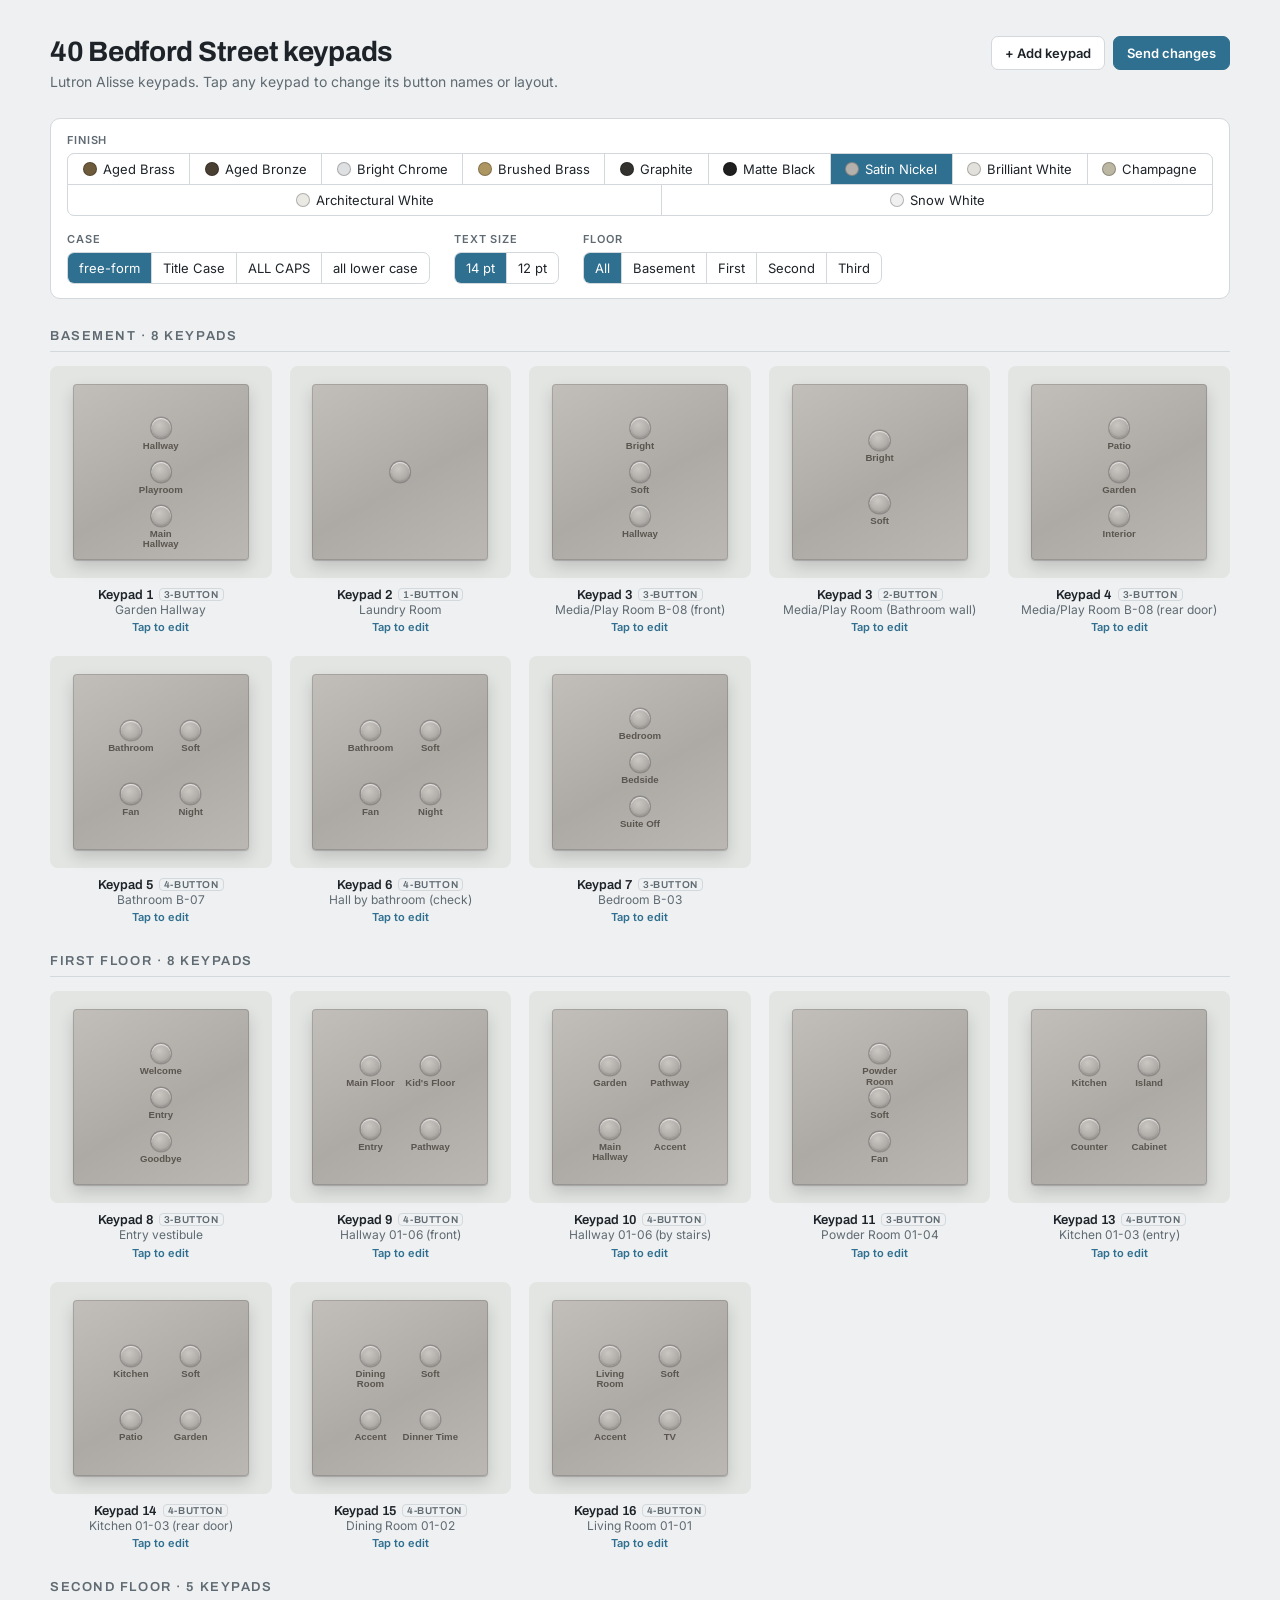
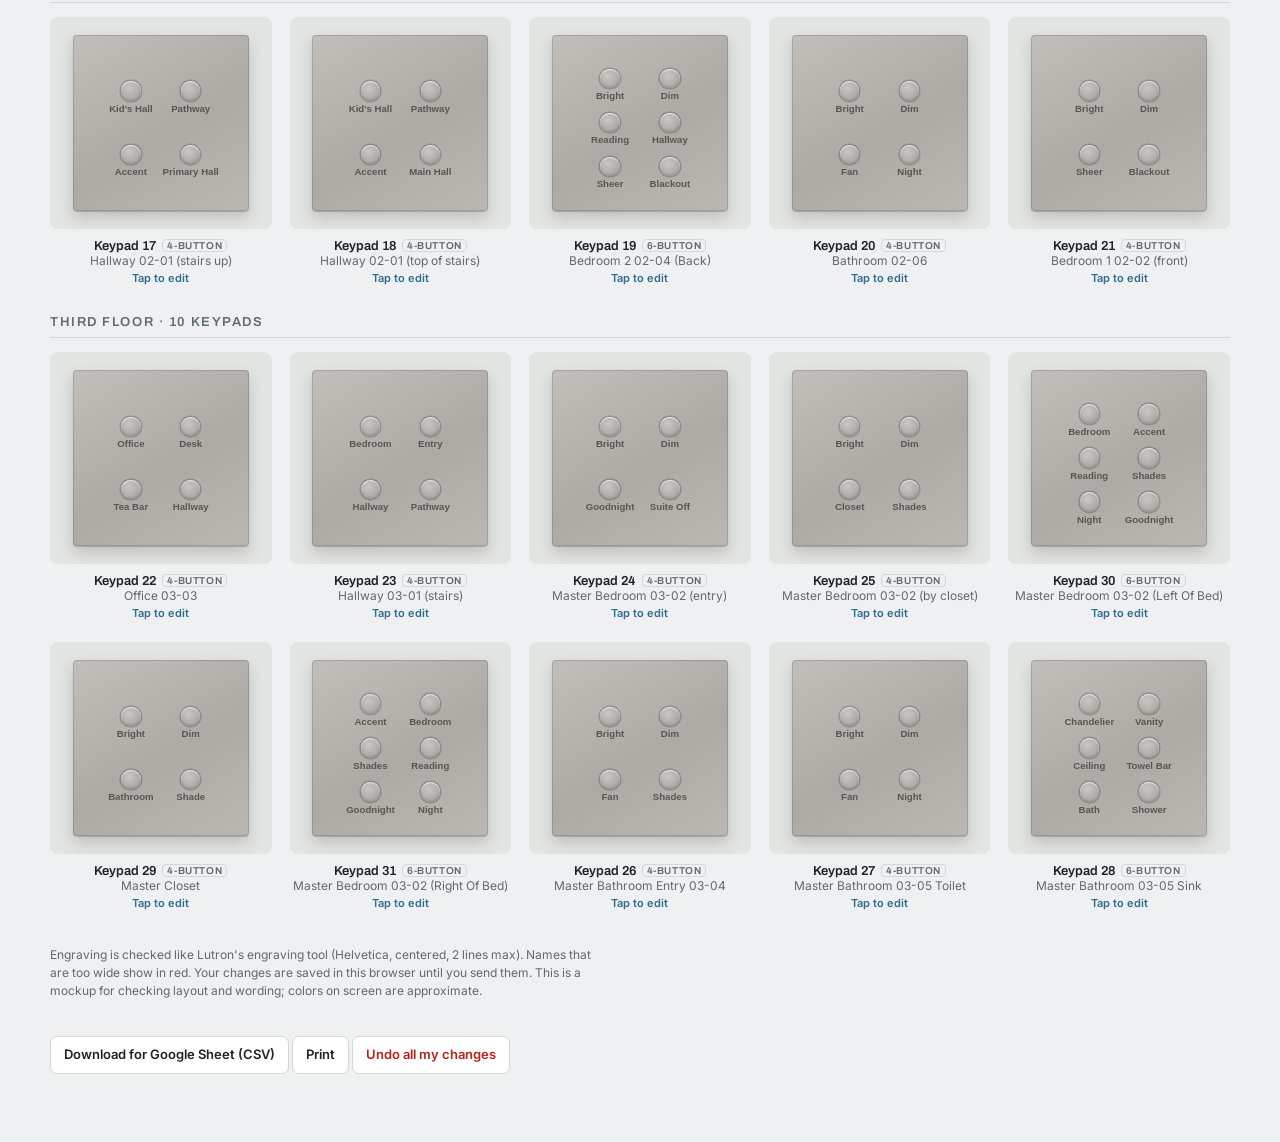
==== 40-bedford.html @ 6cbebd52 "Keypad mockup site for keypads.audio1975.com 40 Bedford Street editable Alisse keypad page, custom d" ====
<!doctype html>
<html lang="en">
<head>
<meta charset="utf-8">
<meta name="viewport" content="width=device-width, initial-scale=1">
<meta name="robots" content="noindex">
<link rel="icon" href="icons/icon-192.png">
<title>40 Bedford Street keypads</title>
<link rel="stylesheet" href="https://fonts.googleapis.com/css2?family=Archivo:wght@400;500;600;700&family=Inter:wght@400;500;600&display=swap">
<style>
/* Layout: a wall of faceplates grouped by floor, one control bar on top */
:root{
  --bg:#eef0f1; --surface:#ffffff; --fg:#1d2328; --muted:#5f6a72; --line:#d3d8dc; --accent:#2f6f8f;
  --wall:#e3e5e3;
  --display:"Archivo","Helvetica Neue",Arial,sans-serif; --body:"Inter",system-ui,-apple-system,Segoe UI,sans-serif;
}
@media (prefers-color-scheme: dark){:root:not([data-theme="light"]){--bg:#15191c;--surface:#1e2327;--fg:#e7eaec;--muted:#9aa5ad;--line:#333b41;--accent:#7cb8d6;--wall:#262b2f;color-scheme:dark}}
:root[data-theme="dark"]{--bg:#15191c;--surface:#1e2327;--fg:#e7eaec;--muted:#9aa5ad;--line:#333b41;--accent:#7cb8d6;--wall:#262b2f;color-scheme:dark}
body{background:var(--bg);color:var(--fg);font-family:var(--body);font-size:14px}
.wrap{max-width:1180px;margin:0 auto;padding-block:28px 48px;padding-left:max(16px,env(safe-area-inset-left,0px));padding-right:max(16px,env(safe-area-inset-right,0px))}
h1{font-family:var(--display);font-weight:700;font-size:28px;letter-spacing:-.01em;margin:0 0 4px;text-wrap:balance}
.sub{color:var(--muted);margin:0 0 20px;max-width:65ch;line-height:1.5}
.bar{display:flex;flex-wrap:wrap;gap:16px 24px;align-items:flex-end;padding:14px 16px;background:var(--surface);border:1px solid var(--line);border-radius:10px;margin-bottom:28px}
.ctl{display:flex;flex-direction:column;gap:6px}
.ctl>span{font-size:11px;text-transform:uppercase;letter-spacing:.08em;color:var(--muted);font-weight:600}
.seg{display:flex;border:1px solid var(--line);border-radius:7px;overflow:hidden}
.seg button{font:inherit;font-size:13px;border:0;background:transparent;color:var(--fg);padding:7px 11px;cursor:pointer;display:flex;align-items:center;gap:6px}
.seg button+button{border-left:1px solid var(--line)}
.seg button[aria-pressed="true"]{background:var(--accent);color:var(--surface)}
.seg button:focus-visible{outline:2px solid var(--accent);outline-offset:-2px}
#finish{flex-wrap:wrap;gap:1px;background:var(--line)}
#finish button{background:var(--surface);border:0;flex:1 1 auto;justify-content:center}
#finish button[aria-pressed="true"]{background:var(--accent)}
.ctl{min-width:0;max-width:100%}
.sw{width:12px;height:12px;border-radius:50%;border:1px solid rgba(0,0,0,.25)}
.floor{margin-top:30px}
.floor h2{font-family:var(--display);font-size:13px;text-transform:uppercase;letter-spacing:.12em;color:var(--muted);font-weight:600;margin:0 0 14px;padding-bottom:8px;border-bottom:1px solid var(--line)}
.grid{display:grid;grid-template-columns:repeat(auto-fill,minmax(212px,1fr));gap:22px 18px}
.kp{display:flex;flex-direction:column;align-items:center;gap:10px;min-width:0}
.wallbox{background:var(--wall);border-radius:8px;padding:18px 0;width:100%;display:flex;justify-content:center}
.cap{text-align:center;min-width:0;width:100%}
.cap b{font-family:var(--display);font-weight:600;font-size:13px;display:block}
.cap small{color:var(--muted);font-size:12px;line-height:1.35;display:block;overflow-wrap:anywhere}
.tag{display:inline-block;margin-left:6px;font-size:10px;font-weight:600;letter-spacing:.06em;text-transform:uppercase;color:var(--muted);border:1px solid var(--line);border-radius:4px;padding:0 4px;vertical-align:1px}

/* Faceplate: Alisse square, 90.2 mm (3.55 in); circular buttons, up to 3 per column, 1 or 2 columns */
.plate{--pw:176px;width:var(--pw);aspect-ratio:1/1;border-radius:4px;box-sizing:border-box;position:relative;
  background:var(--pf);box-shadow:0 1px 1px rgba(0,0,0,.18),0 7px 16px rgba(0,0,0,.16),inset 0 0 0 1px var(--pedge)}
.cell{position:absolute;transform:translateX(-50%);margin-top:calc(var(--pw)*-.055);display:flex;flex-direction:column;align-items:center;gap:3px;text-align:center}
.one .cell{width:80%}
.two .cell{width:33%}
.bt{flex:none;width:calc(var(--pw)*.11);aspect-ratio:1/1;border-radius:50%;background:var(--bf);
  box-shadow:0 0 0 1.5px var(--ring),inset 0 1px 1px var(--bhi),inset 0 -1px 2px var(--bedge)}
.tx{font-family:"Helvetica Neue",Helvetica,Arial,sans-serif;font-weight:400;color:var(--ink);font-size:calc(var(--pw) * var(--pt,14) / 255.6);line-height:1.1;max-width:100%;letter-spacing:0;font-weight:700;overflow-wrap:normal}
.pt12 .tx{--pt:12}
.tx.bad{color:#c62828!important;font-weight:700}
.warn{display:inline-block;margin-top:3px;font-size:11px;font-weight:600;color:#b42318}
.cell.empty .tx{font-style:italic;opacity:.55;text-transform:none;letter-spacing:0}

.f-agedbrass{--pf:linear-gradient(150deg,#806d4d,#655232 55%,#776444);--pedge:rgba(0,0,0,.3);--bf:radial-gradient(circle at 40% 35%,#847151,#584525);--bedge:rgba(0,0,0,.3);--bhi:rgba(255,255,255,.14);--ring:rgba(0,0,0,.5);--ink:#D3C9B5;--halo:#eef6ff}
.f-agedbronze{--pf:linear-gradient(150deg,#5c5145,#41362a 55%,#53483c);--pedge:rgba(0,0,0,.3);--bf:radial-gradient(circle at 40% 35%,#605549,#34291d);--bedge:rgba(0,0,0,.3);--bhi:rgba(255,255,255,.14);--ring:rgba(0,0,0,.5);--ink:#B8B1A5;--halo:#eef6ff}
.f-chrome{--pf:linear-gradient(150deg,#f2f3f4,#c9cacb 45%,#ebeced 70%,#c2c3c4);--pedge:rgba(0,0,0,.14);--bf:radial-gradient(circle at 40% 35%,#f5f6f7,#c9cacb);--bedge:rgba(0,0,0,.14);--bhi:rgba(255,255,255,.7);--ring:rgba(0,0,0,.2);--ink:#5E5850;--halo:#eef6ff}
.f-brushedbrass{--pf:linear-gradient(150deg,#bba470,#a68f5b 55%,#b49d69);--pedge:rgba(0,0,0,.14);--bf:radial-gradient(circle at 40% 35%,#c3ac78,#97804c);--bedge:rgba(0,0,0,.14);--bhi:rgba(255,255,255,.7);--ring:rgba(0,0,0,.2);--ink:#463B22;--halo:#eef6ff}
.f-graphite{--pf:linear-gradient(150deg,#454441,#2a2926 55%,#3c3b38);--pedge:rgba(0,0,0,.3);--bf:radial-gradient(circle at 40% 35%,#494845,#1d1c19);--bedge:rgba(0,0,0,.3);--bhi:rgba(255,255,255,.14);--ring:rgba(0,0,0,.5);--ink:#7E786E;--halo:#eef6ff}
.f-matteblack{--pf:linear-gradient(150deg,#313131,#161616 55%,#282828);--pedge:rgba(0,0,0,.3);--bf:radial-gradient(circle at 40% 35%,#353535,#090909);--bedge:rgba(0,0,0,.3);--bhi:rgba(255,255,255,.14);--ring:rgba(0,0,0,.5);--ink:#716B64;--halo:#eef6ff}
.f-nickel{--pf:linear-gradient(150deg,#c2bfbb,#adaaa6 55%,#bbb8b4);--pedge:rgba(0,0,0,.14);--bf:radial-gradient(circle at 40% 35%,#cac7c3,#9e9b97);--bedge:rgba(0,0,0,.14);--bhi:rgba(255,255,255,.7);--ring:rgba(0,0,0,.2);--ink:#5A554E;--halo:#eef6ff}
.f-brilliantwhite{--pf:linear-gradient(150deg,#f1efe9,#dcdad4 55%,#eae8e2);--pedge:rgba(0,0,0,.14);--bf:radial-gradient(circle at 40% 35%,#f9f7f1,#cdcbc5);--bedge:rgba(0,0,0,.14);--bhi:rgba(255,255,255,.7);--ring:rgba(0,0,0,.2);--ink:#A5A6A5;--halo:#eef6ff}
.f-champagne{--pf:linear-gradient(150deg,#cac5b0,#b5b09b 55%,#c3bea9);--pedge:rgba(0,0,0,.14);--bf:radial-gradient(circle at 40% 35%,#d2cdb8,#a6a18c);--bedge:rgba(0,0,0,.14);--bhi:rgba(255,255,255,.7);--ring:rgba(0,0,0,.2);--ink:#463D26;--halo:#eef6ff}
.f-archwhite{--pf:linear-gradient(150deg,#f8f7f2,#e3e2dd 55%,#f1f0eb);--pedge:rgba(0,0,0,.14);--bf:radial-gradient(circle at 40% 35%,#fffffa,#d4d3ce);--bedge:rgba(0,0,0,.14);--bhi:rgba(255,255,255,.7);--ring:rgba(0,0,0,.2);--ink:#A7A8A7;--halo:#eef6ff}
.f-snowwhite{--pf:linear-gradient(150deg,#fefefe,#e9e9e9 55%,#f7f7f7);--pedge:rgba(0,0,0,.14);--bf:radial-gradient(circle at 40% 35%,#ffffff,#dadada);--bedge:rgba(0,0,0,.14);--bhi:rgba(255,255,255,.7);--ring:rgba(0,0,0,.2);--ink:#A9AAA9;--halo:#eef6ff}
.note{margin-top:36px;color:var(--muted);font-size:12px;line-height:1.5;max-width:70ch}
@media (max-width:440px){.grid{grid-template-columns:repeat(2,minmax(0,1fr));gap:18px 12px}.plate{--pw:140px}h1{font-size:23px}}
@media (prefers-reduced-motion:no-preference){.btn span{transition:color .2s,text-shadow .2s}}
/* Editing */
.top{display:flex;flex-wrap:wrap;gap:10px 16px;align-items:flex-start;justify-content:space-between;margin-bottom:6px}
.actions{display:flex;flex-wrap:wrap;gap:8px}
.btnx{font:inherit;font-size:13px;font-weight:600;border:1px solid var(--line);background:var(--surface);color:var(--fg);padding:8px 13px;border-radius:7px;cursor:pointer}
.btnx.primary{background:var(--accent);border-color:var(--accent);color:var(--surface)}
.btnx.danger{color:#b42318}
.btnx:focus-visible{outline:2px solid var(--accent);outline-offset:2px}
.hint{color:var(--muted);font-size:13px;margin:0 0 18px}
.banner{background:#fff4d6;color:#5c4400;border:1px solid #f0d58a;border-radius:8px;padding:10px 14px;margin:0 0 18px;font-size:13px}
.kp{cursor:pointer;border-radius:10px;padding:4px;margin:-4px;outline:none}
.kp:hover .wallbox,.kp:focus-visible .wallbox{box-shadow:0 0 0 2px var(--accent)}
.kp .edit{font-size:11px;color:var(--accent);font-weight:600;margin-top:2px;display:block}
.three .cell{width:24%}
.plate.three{width:calc(var(--pw)*1.358);aspect-ratio:auto;height:var(--pw)}
.toast{position:fixed;left:50%;bottom:22px;transform:translateX(-50%);background:#1d2328;color:#fff;padding:9px 16px;border-radius:8px;font-size:13px;opacity:0;pointer-events:none;transition:opacity .2s;z-index:50}
.toast.on{opacity:1}
dialog{border:0;border-radius:12px;padding:0;width:min(560px,calc(100vw - 24px));max-height:calc(100vh - 24px);background:var(--surface);color:var(--fg);box-shadow:0 20px 60px rgba(0,0,0,.35)}
dialog::backdrop{background:rgba(10,14,18,.5)}
.dlg{padding:18px 18px 16px;display:flex;flex-direction:column;gap:14px}
.dlg h3{margin:0;font-family:var(--display);font-size:18px}
.row3{display:grid;grid-template-columns:130px 1fr;gap:10px}
.row3 .full{grid-column:1/-1}
label.f{display:flex;flex-direction:column;gap:4px;font-size:11px;font-weight:600;text-transform:uppercase;letter-spacing:.06em;color:var(--muted);min-width:0}
label.f input,label.f select{font:inherit;font-size:15px;text-transform:none;letter-spacing:0;font-weight:400;color:var(--fg);background:var(--bg);border:1px solid var(--line);border-radius:7px;padding:8px 10px;min-width:0;width:100%;box-sizing:border-box}
label.f input:focus,label.f select:focus{outline:2px solid var(--accent);outline-offset:-1px}
.cols{display:grid;gap:12px}
.colh{font-size:12px;font-weight:700;color:var(--fg);margin:0 0 6px}
.bl{display:grid;grid-template-columns:1fr;gap:3px;margin-bottom:8px}
.bl input{font:inherit;font-size:15px;color:var(--fg);background:var(--bg);border:1px solid var(--line);border-radius:7px;padding:8px 10px;width:100%;box-sizing:border-box}
.bl input.bad{border-color:#c62828;background:#fdecec;color:#7a1010}
.bl small{font-size:11px;color:var(--muted)}
.bl small.bad{color:#b42318;font-weight:600}
.pv{display:flex;justify-content:center;background:var(--wall);border-radius:8px;padding:14px 0}
.dfoot{display:flex;flex-wrap:wrap;gap:8px;justify-content:space-between}
.dfoot .r{display:flex;gap:8px;flex-wrap:wrap}
.sendlist{margin:0;padding-left:18px;color:var(--muted);font-size:13px;line-height:1.5}
@media (max-width:440px){dialog{width:100vw;max-width:100vw;max-height:100vh;height:100%;border-radius:0;margin:0}.row3{grid-template-columns:110px 1fr}}
@media print{.top .actions,.bar,.hint,.banner,.kp .edit,.note{display:none!important}body{background:#fff}.kp{break-inside:avoid}}
</style>
</head>
<body>
<div class="wrap">
  <div class="top">
    <div>
      <h1 id="title">Keypads</h1>
      <p class="sub" id="subline">Lutron Alisse keypads. Tap any keypad to change its button names or layout.</p>
    </div>
    <div class="actions">
      <button type="button" class="btnx" id="addBtn">+ Add keypad</button>
      <button type="button" class="btnx primary" id="sendBtn">Send changes</button>
    </div>
  </div>
  <div id="banner"></div>

  <div class="bar" role="group" aria-label="Mockup options">
    <div class="ctl"><span>Finish</span><div class="seg" id="finish"></div></div>
    <div class="ctl"><span>Case</span><div class="seg" id="case"></div></div>
    <div class="ctl"><span>Text size</span><div class="seg" id="size"></div></div>
    <div class="ctl"><span>Floor</span><div class="seg" id="floorSel"></div></div>
  </div>

  <div id="out"></div>
  <p class="note">Engraving is checked like Lutron's engraving tool (Helvetica, centered, 2 lines max). Names that are too wide show in red. Your changes are saved in this browser until you send them. This is a mockup for checking layout and wording; colors on screen are approximate.</p>
  <p class="note"><button type="button" class="btnx" id="csvBtn">Download for Google Sheet (CSV)</button> <button type="button" class="btnx" id="printBtn">Print</button> <button type="button" class="btnx danger" id="resetBtn">Undo all my changes</button></p>
</div>

<dialog id="ed" aria-labelledby="edTitle"><form method="dialog" class="dlg" id="edForm">
  <h3 id="edTitle">Keypad</h3>
  <div class="pv" id="edPv"></div>
  <div class="row3">
    <label class="f">Keypad #<input id="edN" autocomplete="off"></label>
    <label class="f">Location<input id="edLoc" autocomplete="off"></label>
    <label class="f">Floor<input id="edFloor" list="floorList" autocomplete="off"></label>
    <label class="f">Layout<select id="edLay"></select></label>
  </div>
  <datalist id="floorList"></datalist>
  <div class="cols" id="edCols"></div>
  <div class="dfoot">
    <div class="r"><button type="button" class="btnx danger" id="edDel">Delete keypad</button><button type="button" class="btnx" id="edDup">Duplicate</button></div>
    <div class="r"><button type="submit" class="btnx primary" id="edDone">Done</button></div>
  </div>
</form></dialog>

<dialog id="sd" aria-labelledby="sdTitle"><form method="dialog" class="dlg">
  <h3 id="sdTitle">Send your changes</h3>
  <p style="margin:0;line-height:1.5">This makes a link that opens the keypads exactly as you have them now. Email it, or copy it into a text message.</p>
  <div id="sdWarn"></div>
  <div class="actions">
    <a class="btnx primary" id="sdMail" href="#" style="text-decoration:none">Email changes</a>
    <button type="button" class="btnx" id="sdCopy">Copy link</button>
  </div>
  <div class="dfoot"><span></span><div class="r"><button type="submit" class="btnx">Close</button></div></div>
</form></dialog>
<div class="toast" id="toast" role="status" aria-live="polite"></div>

<script>
// The project's keypads as Audio Breakthroughs set them up. Edits save in the visitor's browser; "Send changes" shares them as a link.
const ORIGINAL={"title":"40 Bedford Street","kp":[{"n":"1","floor":"Basement","loc":"Garden Hallway","cols":[3],"labels":["Hallway","Playroom","Main Hallway"]},{"n":"2","floor":"Basement","loc":"Laundry Room","cols":[1],"labels":[""]},{"n":"3","floor":"Basement","loc":"Media/Play Room B-08 (front)","cols":[3],"labels":["Bright","Soft","Hallway"]},{"n":"3","floor":"Basement","loc":"Media/Play Room (Bathroom wall)","cols":[2],"labels":["Bright","Soft"]},{"n":"4","floor":"Basement","loc":"Media/Play Room B-08 (rear door)","cols":[3],"labels":["Patio","Garden","Interior"]},{"n":"5","floor":"Basement","loc":"Bathroom B-07","cols":[2,2],"labels":["Bathroom","Fan","Soft","Night"]},{"n":"6","floor":"Basement","loc":"Hall by bathroom (check)","cols":[2,2],"labels":["Bathroom","Fan","Soft","Night"]},{"n":"7","floor":"Basement","loc":"Bedroom B-03","cols":[3],"labels":["Bedroom","Bedside","Suite Off"]},{"n":"8","floor":"First","loc":"Entry vestibule","cols":[3],"labels":["Welcome","Entry","Goodbye"]},{"n":"9","floor":"First","loc":"Hallway 01-06 (front)","cols":[2,2],"labels":["Main Floor","Entry","Kid's Floor","Pathway"]},{"n":"10","floor":"First","loc":"Hallway 01-06 (by stairs)","cols":[2,2],"labels":["Garden","Main Hallway","Pathway","Accent"]},{"n":"11","floor":"First","loc":"Powder Room 01-04","cols":[3],"labels":["Powder Room","Soft","Fan"]},{"n":"13","floor":"First","loc":"Kitchen 01-03 (entry)","cols":[2,2],"labels":["Kitchen","Counter","Island","Cabinet"]},{"n":"14","floor":"First","loc":"Kitchen 01-03 (rear door)","cols":[2,2],"labels":["Kitchen","Patio","Soft","Garden"]},{"n":"15","floor":"First","loc":"Dining Room 01-02","cols":[2,2],"labels":["Dining Room","Accent","Soft","Dinner Time"]},{"n":"16","floor":"First","loc":"Living Room 01-01","cols":[2,2],"labels":["Living Room","Accent","Soft","TV"]},{"n":"17","floor":"Second","loc":"Hallway 02-01 (stairs up)","cols":[2,2],"labels":["Kid's Hall","Accent","Pathway","Primary Hall"]},{"n":"18","floor":"Second","loc":"Hallway 02-01 (top of stairs)","cols":[2,2],"labels":["Kid's Hall","Accent","Pathway","Main Hall"]},{"n":"19","floor":"Second","loc":"Bedroom 2 02-04 (Back)","cols":[3,3],"labels":["Bright","Reading","Sheer","Dim","Hallway","Blackout"]},{"n":"20","floor":"Second","loc":"Bathroom 02-06","cols":[2,2],"labels":["Bright","Fan","Dim","Night"]},{"n":"21","floor":"Second","loc":"Bedroom 1 02-02 (front)","cols":[2,2],"labels":["Bright","Sheer","Dim","Blackout"]},{"n":"22","floor":"Third","loc":"Office 03-03","cols":[2,2],"labels":["Office","Tea Bar","Desk","Hallway"]},{"n":"23","floor":"Third","loc":"Hallway 03-01 (stairs)","cols":[2,2],"labels":["Bedroom","Hallway","Entry","Pathway"]},{"n":"24","floor":"Third","loc":"Master Bedroom 03-02 (entry)","cols":[2,2],"labels":["Bright","Goodnight","Dim","Suite Off"]},{"n":"25","floor":"Third","loc":"Master Bedroom 03-02 (by closet)","cols":[2,2],"labels":["Bright","Closet","Dim","Shades"]},{"n":"30","floor":"Third","loc":"Master Bedroom 03-02 (Left Of Bed)","cols":[3,3],"labels":["Bedroom","Reading","Night","Accent","Shades","Goodnight"]},{"n":"29","floor":"Third","loc":"Master Closet","cols":[2,2],"labels":["Bright","Bathroom","Dim","Shade"]},{"n":"31","floor":"Third","loc":"Master Bedroom 03-02 (Right Of Bed)","cols":[3,3],"labels":["Accent","Shades","Goodnight","Bedroom","Reading","Night"]},{"n":"26","floor":"Third","loc":"Master Bathroom Entry 03-04","cols":[2,2],"labels":["Bright","Fan","Dim","Shades"]},{"n":"27","floor":"Third","loc":"Master Bathroom 03-05 Toilet","cols":[2,2],"labels":["Bright","Fan","Dim","Night"]},{"n":"28","floor":"Third","loc":"Master Bathroom 03-05 Sink","cols":[3,3],"labels":["Chandelier","Ceiling","Bath","Vanity","Towel Bar","Shower"]}]};
const FIN=[["agedbrass","Aged Brass","#6e5b3b"],["agedbronze","Aged Bronze","#4a3f33"],["chrome","Bright Chrome","#dfe0e1"],["brushedbrass","Brushed Brass","#ad9662"],["graphite","Graphite","#33322f"],["matteblack","Matte Black","#1f1f1f"],["nickel","Satin Nickel","#b4b1ad"],["brilliantwhite","Brilliant White","#e3e1db"],["champagne","Champagne","#bcb7a2"],["archwhite","Architectural White","#eae9e4"],["snowwhite","Snow White","#f0f0f0"]];
const CASES=[["free","free-form"],["title","Title Case"],["caps","ALL CAPS"],["lower","all lower case"]];
const LAYOUTS=["1","2","3","1 + 1","1 + 3","2 + 2","3 + 1","3 + 3","1 + 1 + 1","1 + 3 + 3","2 + 2 + 2","3 + 3 + 1","3 + 3 + 3"];
const KEY="alisseKp:"+location.pathname;
const clone=o=>JSON.parse(JSON.stringify(o));

// ---------- state ----------
let D=clone(ORIGINAL);           // {title, kp:[{n,floor,loc,cols:[..],labels:[..]}], finish?, case?, size?}
const st={finish:"nickel",case:"free",size:"14",floor:"All"};
function valid(d){return d&&Array.isArray(d.kp)&&d.kp.every(k=>Array.isArray(k.cols)&&Array.isArray(k.labels))}
function load(){try{const s=JSON.parse(localStorage.getItem(KEY)||"null");if(s){if(valid(s.d))D=s.d;Object.assign(st,s.st||{})}}catch(e){}}
function save(){try{localStorage.setItem(KEY,JSON.stringify({d:D,st}))}catch(e){}}
function fix(){if(!FIN.some(f=>f[0]===st.finish))st.finish="nickel";if(!CASES.some(c=>c[0]===st.case))st.case="free";if(!["14","12"].includes(st.size))st.size="14"}
load();

// ---------- engraving rules (same as the Google Sheet) ----------
const CHAR_W=[278,278,355,556,556,889,667,191,333,333,389,584,278,333,278,278,556,556,556,556,556,556,556,556,556,556,278,278,584,584,584,556,1015,667,667,722,722,667,611,778,722,278,500,667,556,833,722,778,667,778,722,667,611,722,667,944,667,667,611,278,278,278,469,556,333,556,556,500,556,556,278,556,556,222,222,500,222,833,556,556,556,556,333,500,278,556,500,722,500,500,500,334,260,334,584],LINE_LIMIT_14=5558;
function textWidth(s){let w=0;for(const ch of s){const c=ch.charCodeAt(0);w+=(c>=32&&c<=126)?CHAR_W[c-32]:556}return w}
function fitLines(s,pt){const lim=LINE_LIMIT_14*14/pt,out=[];let cur="";
  for(const w of s.split(/\s+/).filter(Boolean)){if(textWidth(w)>lim)return null;const t=cur?cur+" "+w:w;
    if(textWidth(t)<=lim)cur=t;else{out.push(cur);cur=w}}
  if(cur)out.push(cur);return out.length<=2?out:null}
function kase(t){if(st.case==="caps")return t.toUpperCase();if(st.case==="lower")return t.toLowerCase();
  if(st.case==="title")return t.toLowerCase().replace(/(^|\s)(\S)/g,(m,a,b)=>a+b.toUpperCase());return t}
function esc(s){return String(s).replace(/[&<>"]/g,c=>({"&":"&amp;","<":"&lt;",">":"&gt;",'"':"&quot;"}[c]))}

// ---------- drawing ----------
// Button centers as Lutron draws them: per column 1 = 50%, 2 = 32/68%, 3 = 25/50/75%; 2 columns at 33/67%, 3 at 25/50/75%
const YS={1:[50],2:[32,68],3:[25,50,75]};
const XS={1:[50],2:[33,67],3:[25,50,75]};
function layName(cols){return cols.join(" + ")}
function plate(k){
  const nc=k.cols.length,bad=[],cells=[];let idx=0;
  k.cols.forEach((cnt,ci)=>{
    const ys=YS[cnt]||[50];
    for(let i=0;i<cnt;i++,idx++){
      const raw=(k.labels[idx]||"").trim();
      const t=kase(raw);const ln=raw?fitLines(t,+st.size):[];
      if(raw&&!ln)bad.push(raw);
      const html=!raw?"":ln?ln.map(esc).join("<br>"):"⚠ "+esc(t);
      cells.push(`<div class="cell" style="left:${XS[nc][ci]}%;top:${ys[i]}%"><i class="bt"></i><span class="tx${raw&&!ln?" bad":""}">${html}</span></div>`);
    }
  });
  return {html:`<div class="plate ${nc===1?"one":nc===2?"two":"three"}">${cells.join("")}</div>`,bad};
}
function floors(){return [...new Set(D.kp.map(k=>k.floor||"No floor"))]}
function wallCls(){return `f-${st.finish} ${st.size==="12"?"pt12":""}`}
function render(){
  document.getElementById("title").textContent=(D.title||"Project")+" keypads";
  document.title=(D.title||"Project")+" keypads";
  const fl=floors();if(st.floor!=="All"&&!fl.includes(st.floor))st.floor="All";
  segItems("floorSel",["All",...fl].map(f=>[f,f]),"floor");
  const out=document.getElementById("out");
  out.innerHTML=fl.filter(f=>st.floor==="All"||f===st.floor).map(f=>{
    const ks=D.kp.map((k,i)=>[k,i]).filter(([k])=>(k.floor||"No floor")===f);
    return `<section class="floor"><h2>${esc(/basement|no floor/i.test(f)||/floor/i.test(f)?f:f+" floor")} · ${ks.length} keypad${ks.length===1?"":"s"}</h2><div class="grid">${ks.map(([k,i])=>{
      const p=plate(k);const nb=k.cols.reduce((a,b)=>a+b,0);
      return `<div class="kp" tabindex="0" role="button" data-i="${i}" aria-label="Edit keypad ${esc(k.n)}"><div class="wallbox ${wallCls()}">${p.html}</div><div class="cap"><b>Keypad ${esc(k.n)}<span class="tag">${nb}-button</span></b><small>${esc(k.loc||"")}</small>${p.bad.length?`<span class="warn">Too long for Lutron: ${p.bad.map(esc).join(", ")}</span>`:""}<span class="edit">Tap to edit</span></div></div>`}).join("")}</div></section>`;
  }).join("")||`<p class="hint">No keypads yet. Tap “+ Add keypad”.</p>`;
}
const segSync={};
function segItems(id,items,key){
  const el=document.getElementById(id);
  if(items)el.innerHTML=items.map(([v,l,c])=>`<button type="button" data-v="${esc(v)}">${c?`<i class="sw" style="background:${c}"></i>`:""}${esc(l)}</button>`).join("");
  el.querySelectorAll("button").forEach(b=>b.setAttribute("aria-pressed",b.dataset.v===st[key]));
  if(!el.dataset.bound){el.dataset.bound=1;el.addEventListener("click",e=>{const b=e.target.closest("button");if(!b)return;st[key]=b.dataset.v;save();
    el.querySelectorAll("button").forEach(x=>x.setAttribute("aria-pressed",x.dataset.v===st[key]));render()})}
}
function initBar(){fix();segItems("finish",FIN,"finish");segItems("case",CASES,"case");segItems("size",[["14","14 pt"],["12","12 pt"]],"size")}

// ---------- editor ----------
const ed=document.getElementById("ed");let cur=-1;
document.getElementById("edLay").innerHTML=LAYOUTS.map(l=>`<option value="${l}">${l==="1"?"1 button":/\+/.test(l)?l.split(" + ").length+" columns: "+l:l+" buttons, 1 column"}</option>`).join("");
const COLNAME={1:["Buttons (top to bottom)"],2:["Left column (top to bottom)","Right column (top to bottom)"],3:["Left column","Middle column","Right column"]};
function openEd(i){cur=i;const k=D.kp[i];
  document.getElementById("edTitle").textContent="Keypad "+k.n;
  document.getElementById("edN").value=k.n;document.getElementById("edLoc").value=k.loc||"";document.getElementById("edFloor").value=k.floor||"";
  document.getElementById("floorList").innerHTML=floors().map(f=>`<option value="${esc(f)}">`).join("");
  const sel=document.getElementById("edLay");const ln=layName(k.cols);
  if(![...sel.options].some(o=>o.value===ln))sel.insertAdjacentHTML("beforeend",`<option value="${ln}">${ln}</option>`);
  sel.value=ln;buildInputs();edPreview();
  if(ed.showModal)ed.showModal();else ed.setAttribute("open","");
}
function buildInputs(){const k=D.kp[cur];let idx=0;const nc=k.cols.length;
  document.getElementById("edCols").innerHTML=k.cols.map((cnt,ci)=>{let h=`<div><p class="colh">${COLNAME[nc][ci]}</p>`;
    for(let i=0;i<cnt;i++,idx++)h+=`<div class="bl"><input data-b="${idx}" value="${esc(k.labels[idx]||"")}" placeholder="Button ${idx+1} name (blank = no engraving)" autocomplete="off" aria-label="Button ${idx+1} name"><small data-m="${idx}"></small></div>`;
    return h+"</div>"}).join("");
  checkInputs();
}
function checkInputs(){const k=D.kp[cur];
  document.querySelectorAll("#edCols input").forEach(inp=>{const i=+inp.dataset.b,raw=(k.labels[i]||"").trim(),m=document.querySelector(`#edCols small[data-m="${i}"]`);
    if(!raw){inp.classList.remove("bad");m.className="";m.textContent="No engraving";return}
    const ln=fitLines(kase(raw),+st.size);inp.classList.toggle("bad",!ln);m.className=ln?"":"bad";
    m.textContent=ln?(ln.length===2?"Fits on 2 lines: "+ln.join(" / "):"Fits on 1 line"):"Too long for Lutron's engraving (2 lines max). Shorten it or add a space to split it.";
  });
}
function edPreview(){const p=plate(D.kp[cur]);document.getElementById("edPv").className="pv "+wallCls();document.getElementById("edPv").innerHTML=p.html}
function changed(){save();render();edPreview();toast("Saved on this device")}
document.getElementById("edCols").addEventListener("input",e=>{const i=e.target.dataset.b;if(i===undefined)return;D.kp[cur].labels[+i]=e.target.value;checkInputs();changed()});
document.getElementById("edN").addEventListener("input",e=>{D.kp[cur].n=e.target.value;document.getElementById("edTitle").textContent="Keypad "+e.target.value;changed()});
document.getElementById("edLoc").addEventListener("input",e=>{D.kp[cur].loc=e.target.value;changed()});
document.getElementById("edFloor").addEventListener("change",e=>{D.kp[cur].floor=e.target.value.trim()||"No floor";changed()});
document.getElementById("edLay").addEventListener("change",e=>{const k=D.kp[cur];const cols=e.target.value.split("+").map(x=>+x.trim());
  const n=cols.reduce((a,b)=>a+b,0);k.cols=cols;k.labels=k.labels.slice(0,n);while(k.labels.length<n)k.labels.push("");buildInputs();changed()});
document.getElementById("edDel").addEventListener("click",()=>{const k=D.kp[cur];if(!confirmDel(k))return;D.kp.splice(cur,1);ed.close();save();render();toast("Keypad "+k.n+" deleted")});
let delArm=0;function confirmDel(k){const b=document.getElementById("edDel");if(Date.now()-delArm<4000){delArm=0;b.textContent="Delete keypad";return true}
  delArm=Date.now();b.textContent="Tap again to delete";setTimeout(()=>{b.textContent="Delete keypad"},4000);return false}
document.getElementById("edDup").addEventListener("click",()=>{const k=clone(D.kp[cur]);k.n=nextN();D.kp.splice(cur+1,0,k);save();render();openEd(cur+1);toast("Copied as keypad "+k.n)});
ed.addEventListener("close",()=>{cur=-1;delArm=0;document.getElementById("edDel").textContent="Delete keypad"});
function nextN(){const ns=D.kp.map(k=>parseInt(k.n,10)).filter(n=>!isNaN(n));return String((ns.length?Math.max(...ns):0)+1)}
document.getElementById("addBtn").addEventListener("click",()=>{const fl=st.floor!=="All"?st.floor:(D.kp.length?D.kp[D.kp.length-1].floor:"First");
  D.kp.push({n:nextN(),floor:fl,loc:"",cols:[3],labels:["","",""]});save();render();openEd(D.kp.length-1)});
document.getElementById("out").addEventListener("click",e=>{const k=e.target.closest(".kp");if(k)openEd(+k.dataset.i)});
document.getElementById("out").addEventListener("keydown",e=>{const k=e.target.closest(".kp");if(k&&(e.key==="Enter"||e.key===" ")){e.preventDefault();openEd(+k.dataset.i)}});

// ---------- share link ----------
const b64u={enc:u8=>{let s="";u8.forEach(c=>s+=String.fromCharCode(c));return btoa(s).replace(/\+/g,"-").replace(/\//g,"_").replace(/=+$/,"")},
  dec:s=>{s=s.replace(/-/g,"+").replace(/_/g,"/");while(s.length%4)s+="=";const b=atob(s);return Uint8Array.from(b,c=>c.charCodeAt(0))}};
async function pipe(u8,stream){return new Uint8Array(await new Response(new Blob([u8]).stream().pipeThrough(stream)).arrayBuffer())}
async function encodeState(){const json=new TextEncoder().encode(JSON.stringify({d:D,st:{finish:st.finish,case:st.case,size:st.size}}));
  if(window.CompressionStream){try{return "z"+b64u.enc(await pipe(json,new CompressionStream("deflate-raw")))}catch(e){}}return "j"+b64u.enc(json)}
async function decodeState(s){const kind=s[0],u8=b64u.dec(s.slice(1));
  const raw=kind==="z"?await pipe(u8,new DecompressionStream("deflate-raw")):u8;return JSON.parse(new TextDecoder().decode(raw))}
async function shareUrl(){return location.origin+location.pathname+"#d="+await encodeState()}
function summary(){return D.kp.map(k=>`Keypad ${k.n} (${k.floor}, ${k.loc||"no location"}), ${layName(k.cols)}: ${k.labels.map(l=>l.trim()||"(blank)").join(", ")}`).join("\n")}
const sd=document.getElementById("sd");
document.getElementById("sendBtn").addEventListener("click",async()=>{
  document.getElementById("sdMail").href="#";if(sd.showModal)sd.showModal();else sd.setAttribute("open","");
  const url=await shareUrl();const bad=D.kp.flatMap(k=>k.labels.filter(l=>l.trim()&&!fitLines(kase(l.trim()),+st.size)));
  document.getElementById("sdWarn").innerHTML=bad.length?`<div class="banner">Still too long for Lutron: ${bad.map(esc).join(", ")}. You can send anyway, but these need shortening before ordering.</div>`:"";
  const subj=(D.title||"Project")+" keypad changes";
  let body="Here are my keypad changes. Open this link to see them:\n\n"+url+"\n\n";
  const full=body+summary();body=full.length<6000?full:body;
  document.getElementById("sdMail").href="mailto:?subject="+encodeURIComponent(subj)+"&body="+encodeURIComponent(body);
  document.getElementById("sdCopy").onclick=async()=>{try{await navigator.clipboard.writeText(url);toast("Link copied")}catch(e){prompt("Copy this link:",url)}};
});

// ---------- CSV for the Google Sheet's Keypads tab ----------
document.getElementById("csvBtn").addEventListener("click",()=>{
  const q=v=>/[",\n]/.test(v)?'"'+String(v).replace(/"/g,'""')+'"':String(v);
  const rows=[["Keypad","Floor","Location","Layout",...Array.from({length:9},(_,i)=>"Button "+(i+1))]];
  D.kp.forEach(k=>rows.push([k.n,k.floor,k.loc,layName(k.cols),...Array.from({length:9},(_,i)=>k.labels[i]||"")]));
  const blob=new Blob([rows.map(r=>r.map(q).join(",")).join("\r\n")],{type:"text/csv"});
  const a=document.createElement("a");a.href=URL.createObjectURL(blob);a.download=(D.title||"keypads").replace(/[^\w -]/g,"")+" keypads.csv";document.body.appendChild(a);a.click();a.remove();
});
document.getElementById("printBtn").addEventListener("click",()=>window.print());
let resetArm=0;document.getElementById("resetBtn").addEventListener("click",e=>{const b=e.currentTarget;
  if(Date.now()-resetArm>4000){resetArm=Date.now();b.textContent="Tap again to undo everything";setTimeout(()=>b.textContent="Undo all my changes",4000);return}
  resetArm=0;b.textContent="Undo all my changes";D=clone(ORIGINAL);try{localStorage.removeItem(KEY)}catch(e){}initBar();render();toast("Back to the original")});

let tt;function toast(m){const t=document.getElementById("toast");t.textContent=m;t.classList.add("on");clearTimeout(tt);tt=setTimeout(()=>t.classList.remove("on"),1400)}

// ---------- start: a shared link (#d=...) opens that version ----------
(async()=>{
  const m=location.hash.match(/^#d=([A-Za-z0-9_-]+)$/);
  if(m){try{const s=await decodeState(m[1]);if(valid(s.d)){D=s.d;Object.assign(st,s.st||{});save();
      document.getElementById("banner").innerHTML=`<div class="banner">You opened a shared version of these keypads. It's now saved in this browser, and any changes you make save here too.</div>`}}
    catch(e){document.getElementById("banner").innerHTML=`<div class="banner">That link didn't open. It may have been cut off when it was copied.</div>`}
    history.replaceState(null,"",location.pathname)}
  initBar();render();
})();
</script>
</body>
</html>
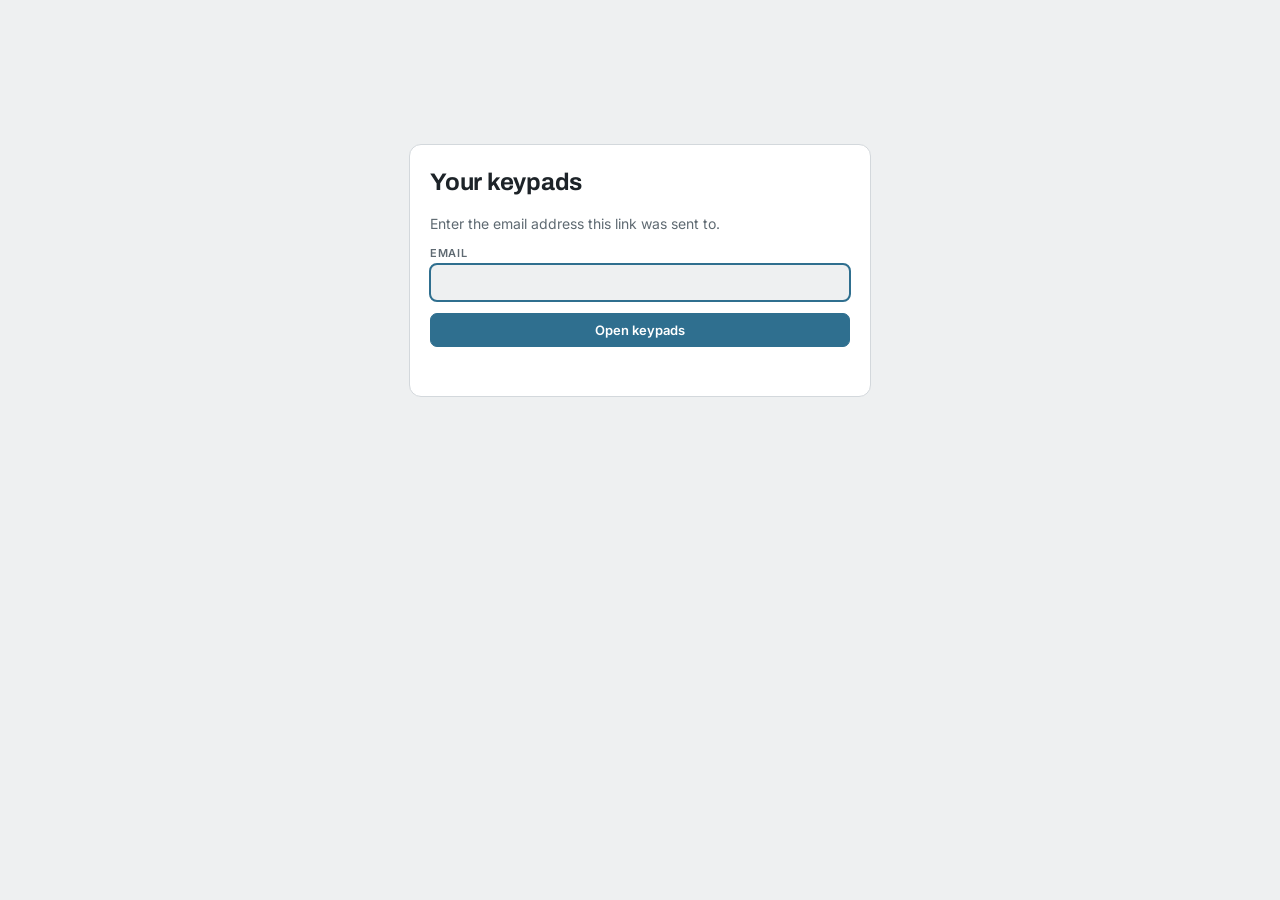
==== commit 07a6ef68: "Short link for 40 Bedford (forwards to its email-locked link) Co-Authored-By: Claude Opus 5.5 <norep" ====
--- a/40-bedford.html
+++ b/40-bedford.html
@@ -1,335 +1,4 @@
 <!doctype html>
-<html lang="en">
-<head>
-<meta charset="utf-8">
-<meta name="viewport" content="width=device-width, initial-scale=1">
-<meta name="robots" content="noindex">
-<link rel="icon" href="icons/icon-192.png">
-<title>40 Bedford Street keypads</title>
-<link rel="stylesheet" href="https://fonts.googleapis.com/css2?family=Archivo:wght@400;500;600;700&family=Inter:wght@400;500;600&display=swap">
-<style>
-/* Layout: a wall of faceplates grouped by floor, one control bar on top */
-:root{
-  --bg:#eef0f1; --surface:#ffffff; --fg:#1d2328; --muted:#5f6a72; --line:#d3d8dc; --accent:#2f6f8f;
-  --wall:#e3e5e3;
-  --display:"Archivo","Helvetica Neue",Arial,sans-serif; --body:"Inter",system-ui,-apple-system,Segoe UI,sans-serif;
-}
-@media (prefers-color-scheme: dark){:root:not([data-theme="light"]){--bg:#15191c;--surface:#1e2327;--fg:#e7eaec;--muted:#9aa5ad;--line:#333b41;--accent:#7cb8d6;--wall:#262b2f;color-scheme:dark}}
-:root[data-theme="dark"]{--bg:#15191c;--surface:#1e2327;--fg:#e7eaec;--muted:#9aa5ad;--line:#333b41;--accent:#7cb8d6;--wall:#262b2f;color-scheme:dark}
-body{background:var(--bg);color:var(--fg);font-family:var(--body);font-size:14px}
-.wrap{max-width:1180px;margin:0 auto;padding-block:28px 48px;padding-left:max(16px,env(safe-area-inset-left,0px));padding-right:max(16px,env(safe-area-inset-right,0px))}
-h1{font-family:var(--display);font-weight:700;font-size:28px;letter-spacing:-.01em;margin:0 0 4px;text-wrap:balance}
-.sub{color:var(--muted);margin:0 0 20px;max-width:65ch;line-height:1.5}
-.bar{display:flex;flex-wrap:wrap;gap:16px 24px;align-items:flex-end;padding:14px 16px;background:var(--surface);border:1px solid var(--line);border-radius:10px;margin-bottom:28px}
-.ctl{display:flex;flex-direction:column;gap:6px}
-.ctl>span{font-size:11px;text-transform:uppercase;letter-spacing:.08em;color:var(--muted);font-weight:600}
-.seg{display:flex;border:1px solid var(--line);border-radius:7px;overflow:hidden}
-.seg button{font:inherit;font-size:13px;border:0;background:transparent;color:var(--fg);padding:7px 11px;cursor:pointer;display:flex;align-items:center;gap:6px}
-.seg button+button{border-left:1px solid var(--line)}
-.seg button[aria-pressed="true"]{background:var(--accent);color:var(--surface)}
-.seg button:focus-visible{outline:2px solid var(--accent);outline-offset:-2px}
-#finish{flex-wrap:wrap;gap:1px;background:var(--line)}
-#finish button{background:var(--surface);border:0;flex:1 1 auto;justify-content:center}
-#finish button[aria-pressed="true"]{background:var(--accent)}
-.ctl{min-width:0;max-width:100%}
-.sw{width:12px;height:12px;border-radius:50%;border:1px solid rgba(0,0,0,.25)}
-.floor{margin-top:30px}
-.floor h2{font-family:var(--display);font-size:13px;text-transform:uppercase;letter-spacing:.12em;color:var(--muted);font-weight:600;margin:0 0 14px;padding-bottom:8px;border-bottom:1px solid var(--line)}
-.grid{display:grid;grid-template-columns:repeat(auto-fill,minmax(212px,1fr));gap:22px 18px}
-.kp{display:flex;flex-direction:column;align-items:center;gap:10px;min-width:0}
-.wallbox{background:var(--wall);border-radius:8px;padding:18px 0;width:100%;display:flex;justify-content:center}
-.cap{text-align:center;min-width:0;width:100%}
-.cap b{font-family:var(--display);font-weight:600;font-size:13px;display:block}
-.cap small{color:var(--muted);font-size:12px;line-height:1.35;display:block;overflow-wrap:anywhere}
-.tag{display:inline-block;margin-left:6px;font-size:10px;font-weight:600;letter-spacing:.06em;text-transform:uppercase;color:var(--muted);border:1px solid var(--line);border-radius:4px;padding:0 4px;vertical-align:1px}
-
-/* Faceplate: Alisse square, 90.2 mm (3.55 in); circular buttons, up to 3 per column, 1 or 2 columns */
-.plate{--pw:176px;width:var(--pw);aspect-ratio:1/1;border-radius:4px;box-sizing:border-box;position:relative;
-  background:var(--pf);box-shadow:0 1px 1px rgba(0,0,0,.18),0 7px 16px rgba(0,0,0,.16),inset 0 0 0 1px var(--pedge)}
-.cell{position:absolute;transform:translateX(-50%);margin-top:calc(var(--pw)*-.055);display:flex;flex-direction:column;align-items:center;gap:3px;text-align:center}
-.one .cell{width:80%}
-.two .cell{width:33%}
-.bt{flex:none;width:calc(var(--pw)*.11);aspect-ratio:1/1;border-radius:50%;background:var(--bf);
-  box-shadow:0 0 0 1.5px var(--ring),inset 0 1px 1px var(--bhi),inset 0 -1px 2px var(--bedge)}
-.tx{font-family:"Helvetica Neue",Helvetica,Arial,sans-serif;font-weight:400;color:var(--ink);font-size:calc(var(--pw) * var(--pt,14) / 255.6);line-height:1.1;max-width:100%;letter-spacing:0;font-weight:700;overflow-wrap:normal}
-.pt12 .tx{--pt:12}
-.tx.bad{color:#c62828!important;font-weight:700}
-.warn{display:inline-block;margin-top:3px;font-size:11px;font-weight:600;color:#b42318}
-.cell.empty .tx{font-style:italic;opacity:.55;text-transform:none;letter-spacing:0}
-
-.f-agedbrass{--pf:linear-gradient(150deg,#806d4d,#655232 55%,#776444);--pedge:rgba(0,0,0,.3);--bf:radial-gradient(circle at 40% 35%,#847151,#584525);--bedge:rgba(0,0,0,.3);--bhi:rgba(255,255,255,.14);--ring:rgba(0,0,0,.5);--ink:#D3C9B5;--halo:#eef6ff}
-.f-agedbronze{--pf:linear-gradient(150deg,#5c5145,#41362a 55%,#53483c);--pedge:rgba(0,0,0,.3);--bf:radial-gradient(circle at 40% 35%,#605549,#34291d);--bedge:rgba(0,0,0,.3);--bhi:rgba(255,255,255,.14);--ring:rgba(0,0,0,.5);--ink:#B8B1A5;--halo:#eef6ff}
-.f-chrome{--pf:linear-gradient(150deg,#f2f3f4,#c9cacb 45%,#ebeced 70%,#c2c3c4);--pedge:rgba(0,0,0,.14);--bf:radial-gradient(circle at 40% 35%,#f5f6f7,#c9cacb);--bedge:rgba(0,0,0,.14);--bhi:rgba(255,255,255,.7);--ring:rgba(0,0,0,.2);--ink:#5E5850;--halo:#eef6ff}
-.f-brushedbrass{--pf:linear-gradient(150deg,#bba470,#a68f5b 55%,#b49d69);--pedge:rgba(0,0,0,.14);--bf:radial-gradient(circle at 40% 35%,#c3ac78,#97804c);--bedge:rgba(0,0,0,.14);--bhi:rgba(255,255,255,.7);--ring:rgba(0,0,0,.2);--ink:#463B22;--halo:#eef6ff}
-.f-graphite{--pf:linear-gradient(150deg,#454441,#2a2926 55%,#3c3b38);--pedge:rgba(0,0,0,.3);--bf:radial-gradient(circle at 40% 35%,#494845,#1d1c19);--bedge:rgba(0,0,0,.3);--bhi:rgba(255,255,255,.14);--ring:rgba(0,0,0,.5);--ink:#7E786E;--halo:#eef6ff}
-.f-matteblack{--pf:linear-gradient(150deg,#313131,#161616 55%,#282828);--pedge:rgba(0,0,0,.3);--bf:radial-gradient(circle at 40% 35%,#353535,#090909);--bedge:rgba(0,0,0,.3);--bhi:rgba(255,255,255,.14);--ring:rgba(0,0,0,.5);--ink:#716B64;--halo:#eef6ff}
-.f-nickel{--pf:linear-gradient(150deg,#c2bfbb,#adaaa6 55%,#bbb8b4);--pedge:rgba(0,0,0,.14);--bf:radial-gradient(circle at 40% 35%,#cac7c3,#9e9b97);--bedge:rgba(0,0,0,.14);--bhi:rgba(255,255,255,.7);--ring:rgba(0,0,0,.2);--ink:#5A554E;--halo:#eef6ff}
-.f-brilliantwhite{--pf:linear-gradient(150deg,#f1efe9,#dcdad4 55%,#eae8e2);--pedge:rgba(0,0,0,.14);--bf:radial-gradient(circle at 40% 35%,#f9f7f1,#cdcbc5);--bedge:rgba(0,0,0,.14);--bhi:rgba(255,255,255,.7);--ring:rgba(0,0,0,.2);--ink:#A5A6A5;--halo:#eef6ff}
-.f-champagne{--pf:linear-gradient(150deg,#cac5b0,#b5b09b 55%,#c3bea9);--pedge:rgba(0,0,0,.14);--bf:radial-gradient(circle at 40% 35%,#d2cdb8,#a6a18c);--bedge:rgba(0,0,0,.14);--bhi:rgba(255,255,255,.7);--ring:rgba(0,0,0,.2);--ink:#463D26;--halo:#eef6ff}
-.f-archwhite{--pf:linear-gradient(150deg,#f8f7f2,#e3e2dd 55%,#f1f0eb);--pedge:rgba(0,0,0,.14);--bf:radial-gradient(circle at 40% 35%,#fffffa,#d4d3ce);--bedge:rgba(0,0,0,.14);--bhi:rgba(255,255,255,.7);--ring:rgba(0,0,0,.2);--ink:#A7A8A7;--halo:#eef6ff}
-.f-snowwhite{--pf:linear-gradient(150deg,#fefefe,#e9e9e9 55%,#f7f7f7);--pedge:rgba(0,0,0,.14);--bf:radial-gradient(circle at 40% 35%,#ffffff,#dadada);--bedge:rgba(0,0,0,.14);--bhi:rgba(255,255,255,.7);--ring:rgba(0,0,0,.2);--ink:#A9AAA9;--halo:#eef6ff}
-.note{margin-top:36px;color:var(--muted);font-size:12px;line-height:1.5;max-width:70ch}
-@media (max-width:440px){.grid{grid-template-columns:repeat(2,minmax(0,1fr));gap:18px 12px}.plate{--pw:140px}h1{font-size:23px}}
-@media (prefers-reduced-motion:no-preference){.btn span{transition:color .2s,text-shadow .2s}}
-/* Editing */
-.top{display:flex;flex-wrap:wrap;gap:10px 16px;align-items:flex-start;justify-content:space-between;margin-bottom:6px}
-.actions{display:flex;flex-wrap:wrap;gap:8px}
-.btnx{font:inherit;font-size:13px;font-weight:600;border:1px solid var(--line);background:var(--surface);color:var(--fg);padding:8px 13px;border-radius:7px;cursor:pointer}
-.btnx.primary{background:var(--accent);border-color:var(--accent);color:var(--surface)}
-.btnx.danger{color:#b42318}
-.btnx:focus-visible{outline:2px solid var(--accent);outline-offset:2px}
-.hint{color:var(--muted);font-size:13px;margin:0 0 18px}
-.banner{background:#fff4d6;color:#5c4400;border:1px solid #f0d58a;border-radius:8px;padding:10px 14px;margin:0 0 18px;font-size:13px}
-.kp{cursor:pointer;border-radius:10px;padding:4px;margin:-4px;outline:none}
-.kp:hover .wallbox,.kp:focus-visible .wallbox{box-shadow:0 0 0 2px var(--accent)}
-.kp .edit{font-size:11px;color:var(--accent);font-weight:600;margin-top:2px;display:block}
-.three .cell{width:24%}
-.plate.three{width:calc(var(--pw)*1.358);aspect-ratio:auto;height:var(--pw)}
-.toast{position:fixed;left:50%;bottom:22px;transform:translateX(-50%);background:#1d2328;color:#fff;padding:9px 16px;border-radius:8px;font-size:13px;opacity:0;pointer-events:none;transition:opacity .2s;z-index:50}
-.toast.on{opacity:1}
-dialog{border:0;border-radius:12px;padding:0;width:min(560px,calc(100vw - 24px));max-height:calc(100vh - 24px);background:var(--surface);color:var(--fg);box-shadow:0 20px 60px rgba(0,0,0,.35)}
-dialog::backdrop{background:rgba(10,14,18,.5)}
-.dlg{padding:18px 18px 16px;display:flex;flex-direction:column;gap:14px}
-.dlg h3{margin:0;font-family:var(--display);font-size:18px}
-.row3{display:grid;grid-template-columns:130px 1fr;gap:10px}
-.row3 .full{grid-column:1/-1}
-label.f{display:flex;flex-direction:column;gap:4px;font-size:11px;font-weight:600;text-transform:uppercase;letter-spacing:.06em;color:var(--muted);min-width:0}
-label.f input,label.f select{font:inherit;font-size:15px;text-transform:none;letter-spacing:0;font-weight:400;color:var(--fg);background:var(--bg);border:1px solid var(--line);border-radius:7px;padding:8px 10px;min-width:0;width:100%;box-sizing:border-box}
-label.f input:focus,label.f select:focus{outline:2px solid var(--accent);outline-offset:-1px}
-.cols{display:grid;gap:12px}
-.colh{font-size:12px;font-weight:700;color:var(--fg);margin:0 0 6px}
-.bl{display:grid;grid-template-columns:1fr;gap:3px;margin-bottom:8px}
-.bl input{font:inherit;font-size:15px;color:var(--fg);background:var(--bg);border:1px solid var(--line);border-radius:7px;padding:8px 10px;width:100%;box-sizing:border-box}
-.bl input.bad{border-color:#c62828;background:#fdecec;color:#7a1010}
-.bl small{font-size:11px;color:var(--muted)}
-.bl small.bad{color:#b42318;font-weight:600}
-.pv{display:flex;justify-content:center;background:var(--wall);border-radius:8px;padding:14px 0}
-.dfoot{display:flex;flex-wrap:wrap;gap:8px;justify-content:space-between}
-.dfoot .r{display:flex;gap:8px;flex-wrap:wrap}
-.sendlist{margin:0;padding-left:18px;color:var(--muted);font-size:13px;line-height:1.5}
-@media (max-width:440px){dialog{width:100vw;max-width:100vw;max-height:100vh;height:100%;border-radius:0;margin:0}.row3{grid-template-columns:110px 1fr}}
-@media print{.top .actions,.bar,.hint,.banner,.kp .edit,.note{display:none!important}body{background:#fff}.kp{break-inside:avoid}}
-</style>
-</head>
-<body>
-<div class="wrap">
-  <div class="top">
-    <div>
-      <h1 id="title">Keypads</h1>
-      <p class="sub" id="subline">Lutron Alisse keypads. Tap any keypad to change its button names or layout.</p>
-    </div>
-    <div class="actions">
-      <button type="button" class="btnx" id="addBtn">+ Add keypad</button>
-      <button type="button" class="btnx primary" id="sendBtn">Send changes</button>
-    </div>
-  </div>
-  <div id="banner"></div>
-
-  <div class="bar" role="group" aria-label="Mockup options">
-    <div class="ctl"><span>Finish</span><div class="seg" id="finish"></div></div>
-    <div class="ctl"><span>Case</span><div class="seg" id="case"></div></div>
-    <div class="ctl"><span>Text size</span><div class="seg" id="size"></div></div>
-    <div class="ctl"><span>Floor</span><div class="seg" id="floorSel"></div></div>
-  </div>
-
-  <div id="out"></div>
-  <p class="note">Engraving is checked like Lutron's engraving tool (Helvetica, centered, 2 lines max). Names that are too wide show in red. Your changes are saved in this browser until you send them. This is a mockup for checking layout and wording; colors on screen are approximate.</p>
-  <p class="note"><button type="button" class="btnx" id="csvBtn">Download for Google Sheet (CSV)</button> <button type="button" class="btnx" id="printBtn">Print</button> <button type="button" class="btnx danger" id="resetBtn">Undo all my changes</button></p>
-</div>
-
-<dialog id="ed" aria-labelledby="edTitle"><form method="dialog" class="dlg" id="edForm">
-  <h3 id="edTitle">Keypad</h3>
-  <div class="pv" id="edPv"></div>
-  <div class="row3">
-    <label class="f">Keypad #<input id="edN" autocomplete="off"></label>
-    <label class="f">Location<input id="edLoc" autocomplete="off"></label>
-    <label class="f">Floor<input id="edFloor" list="floorList" autocomplete="off"></label>
-    <label class="f">Layout<select id="edLay"></select></label>
-  </div>
-  <datalist id="floorList"></datalist>
-  <div class="cols" id="edCols"></div>
-  <div class="dfoot">
-    <div class="r"><button type="button" class="btnx danger" id="edDel">Delete keypad</button><button type="button" class="btnx" id="edDup">Duplicate</button></div>
-    <div class="r"><button type="submit" class="btnx primary" id="edDone">Done</button></div>
-  </div>
-</form></dialog>
-
-<dialog id="sd" aria-labelledby="sdTitle"><form method="dialog" class="dlg">
-  <h3 id="sdTitle">Send your changes</h3>
-  <p style="margin:0;line-height:1.5">This makes a link that opens the keypads exactly as you have them now. Email it, or copy it into a text message.</p>
-  <div id="sdWarn"></div>
-  <div class="actions">
-    <a class="btnx primary" id="sdMail" href="#" style="text-decoration:none">Email changes</a>
-    <button type="button" class="btnx" id="sdCopy">Copy link</button>
-  </div>
-  <div class="dfoot"><span></span><div class="r"><button type="submit" class="btnx">Close</button></div></div>
-</form></dialog>
-<div class="toast" id="toast" role="status" aria-live="polite"></div>
-
-<script>
-// The project's keypads as Audio Breakthroughs set them up. Edits save in the visitor's browser; "Send changes" shares them as a link.
-const ORIGINAL={"title":"40 Bedford Street","kp":[{"n":"1","floor":"Basement","loc":"Garden Hallway","cols":[3],"labels":["Hallway","Playroom","Main Hallway"]},{"n":"2","floor":"Basement","loc":"Laundry Room","cols":[1],"labels":[""]},{"n":"3","floor":"Basement","loc":"Media/Play Room B-08 (front)","cols":[3],"labels":["Bright","Soft","Hallway"]},{"n":"3","floor":"Basement","loc":"Media/Play Room (Bathroom wall)","cols":[2],"labels":["Bright","Soft"]},{"n":"4","floor":"Basement","loc":"Media/Play Room B-08 (rear door)","cols":[3],"labels":["Patio","Garden","Interior"]},{"n":"5","floor":"Basement","loc":"Bathroom B-07","cols":[2,2],"labels":["Bathroom","Fan","Soft","Night"]},{"n":"6","floor":"Basement","loc":"Hall by bathroom (check)","cols":[2,2],"labels":["Bathroom","Fan","Soft","Night"]},{"n":"7","floor":"Basement","loc":"Bedroom B-03","cols":[3],"labels":["Bedroom","Bedside","Suite Off"]},{"n":"8","floor":"First","loc":"Entry vestibule","cols":[3],"labels":["Welcome","Entry","Goodbye"]},{"n":"9","floor":"First","loc":"Hallway 01-06 (front)","cols":[2,2],"labels":["Main Floor","Entry","Kid's Floor","Pathway"]},{"n":"10","floor":"First","loc":"Hallway 01-06 (by stairs)","cols":[2,2],"labels":["Garden","Main Hallway","Pathway","Accent"]},{"n":"11","floor":"First","loc":"Powder Room 01-04","cols":[3],"labels":["Powder Room","Soft","Fan"]},{"n":"13","floor":"First","loc":"Kitchen 01-03 (entry)","cols":[2,2],"labels":["Kitchen","Counter","Island","Cabinet"]},{"n":"14","floor":"First","loc":"Kitchen 01-03 (rear door)","cols":[2,2],"labels":["Kitchen","Patio","Soft","Garden"]},{"n":"15","floor":"First","loc":"Dining Room 01-02","cols":[2,2],"labels":["Dining Room","Accent","Soft","Dinner Time"]},{"n":"16","floor":"First","loc":"Living Room 01-01","cols":[2,2],"labels":["Living Room","Accent","Soft","TV"]},{"n":"17","floor":"Second","loc":"Hallway 02-01 (stairs up)","cols":[2,2],"labels":["Kid's Hall","Accent","Pathway","Primary Hall"]},{"n":"18","floor":"Second","loc":"Hallway 02-01 (top of stairs)","cols":[2,2],"labels":["Kid's Hall","Accent","Pathway","Main Hall"]},{"n":"19","floor":"Second","loc":"Bedroom 2 02-04 (Back)","cols":[3,3],"labels":["Bright","Reading","Sheer","Dim","Hallway","Blackout"]},{"n":"20","floor":"Second","loc":"Bathroom 02-06","cols":[2,2],"labels":["Bright","Fan","Dim","Night"]},{"n":"21","floor":"Second","loc":"Bedroom 1 02-02 (front)","cols":[2,2],"labels":["Bright","Sheer","Dim","Blackout"]},{"n":"22","floor":"Third","loc":"Office 03-03","cols":[2,2],"labels":["Office","Tea Bar","Desk","Hallway"]},{"n":"23","floor":"Third","loc":"Hallway 03-01 (stairs)","cols":[2,2],"labels":["Bedroom","Hallway","Entry","Pathway"]},{"n":"24","floor":"Third","loc":"Master Bedroom 03-02 (entry)","cols":[2,2],"labels":["Bright","Goodnight","Dim","Suite Off"]},{"n":"25","floor":"Third","loc":"Master Bedroom 03-02 (by closet)","cols":[2,2],"labels":["Bright","Closet","Dim","Shades"]},{"n":"30","floor":"Third","loc":"Master Bedroom 03-02 (Left Of Bed)","cols":[3,3],"labels":["Bedroom","Reading","Night","Accent","Shades","Goodnight"]},{"n":"29","floor":"Third","loc":"Master Closet","cols":[2,2],"labels":["Bright","Bathroom","Dim","Shade"]},{"n":"31","floor":"Third","loc":"Master Bedroom 03-02 (Right Of Bed)","cols":[3,3],"labels":["Accent","Shades","Goodnight","Bedroom","Reading","Night"]},{"n":"26","floor":"Third","loc":"Master Bathroom Entry 03-04","cols":[2,2],"labels":["Bright","Fan","Dim","Shades"]},{"n":"27","floor":"Third","loc":"Master Bathroom 03-05 Toilet","cols":[2,2],"labels":["Bright","Fan","Dim","Night"]},{"n":"28","floor":"Third","loc":"Master Bathroom 03-05 Sink","cols":[3,3],"labels":["Chandelier","Ceiling","Bath","Vanity","Towel Bar","Shower"]}]};
-const FIN=[["agedbrass","Aged Brass","#6e5b3b"],["agedbronze","Aged Bronze","#4a3f33"],["chrome","Bright Chrome","#dfe0e1"],["brushedbrass","Brushed Brass","#ad9662"],["graphite","Graphite","#33322f"],["matteblack","Matte Black","#1f1f1f"],["nickel","Satin Nickel","#b4b1ad"],["brilliantwhite","Brilliant White","#e3e1db"],["champagne","Champagne","#bcb7a2"],["archwhite","Architectural White","#eae9e4"],["snowwhite","Snow White","#f0f0f0"]];
-const CASES=[["free","free-form"],["title","Title Case"],["caps","ALL CAPS"],["lower","all lower case"]];
-const LAYOUTS=["1","2","3","1 + 1","1 + 3","2 + 2","3 + 1","3 + 3","1 + 1 + 1","1 + 3 + 3","2 + 2 + 2","3 + 3 + 1","3 + 3 + 3"];
-const KEY="alisseKp:"+location.pathname;
-const clone=o=>JSON.parse(JSON.stringify(o));
-
-// ---------- state ----------
-let D=clone(ORIGINAL);           // {title, kp:[{n,floor,loc,cols:[..],labels:[..]}], finish?, case?, size?}
-const st={finish:"nickel",case:"free",size:"14",floor:"All"};
-function valid(d){return d&&Array.isArray(d.kp)&&d.kp.every(k=>Array.isArray(k.cols)&&Array.isArray(k.labels))}
-function load(){try{const s=JSON.parse(localStorage.getItem(KEY)||"null");if(s){if(valid(s.d))D=s.d;Object.assign(st,s.st||{})}}catch(e){}}
-function save(){try{localStorage.setItem(KEY,JSON.stringify({d:D,st}))}catch(e){}}
-function fix(){if(!FIN.some(f=>f[0]===st.finish))st.finish="nickel";if(!CASES.some(c=>c[0]===st.case))st.case="free";if(!["14","12"].includes(st.size))st.size="14"}
-load();
-
-// ---------- engraving rules (same as the Google Sheet) ----------
-const CHAR_W=[278,278,355,556,556,889,667,191,333,333,389,584,278,333,278,278,556,556,556,556,556,556,556,556,556,556,278,278,584,584,584,556,1015,667,667,722,722,667,611,778,722,278,500,667,556,833,722,778,667,778,722,667,611,722,667,944,667,667,611,278,278,278,469,556,333,556,556,500,556,556,278,556,556,222,222,500,222,833,556,556,556,556,333,500,278,556,500,722,500,500,500,334,260,334,584],LINE_LIMIT_14=5558;
-function textWidth(s){let w=0;for(const ch of s){const c=ch.charCodeAt(0);w+=(c>=32&&c<=126)?CHAR_W[c-32]:556}return w}
-function fitLines(s,pt){const lim=LINE_LIMIT_14*14/pt,out=[];let cur="";
-  for(const w of s.split(/\s+/).filter(Boolean)){if(textWidth(w)>lim)return null;const t=cur?cur+" "+w:w;
-    if(textWidth(t)<=lim)cur=t;else{out.push(cur);cur=w}}
-  if(cur)out.push(cur);return out.length<=2?out:null}
-function kase(t){if(st.case==="caps")return t.toUpperCase();if(st.case==="lower")return t.toLowerCase();
-  if(st.case==="title")return t.toLowerCase().replace(/(^|\s)(\S)/g,(m,a,b)=>a+b.toUpperCase());return t}
-function esc(s){return String(s).replace(/[&<>"]/g,c=>({"&":"&amp;","<":"&lt;",">":"&gt;",'"':"&quot;"}[c]))}
-
-// ---------- drawing ----------
-// Button centers as Lutron draws them: per column 1 = 50%, 2 = 32/68%, 3 = 25/50/75%; 2 columns at 33/67%, 3 at 25/50/75%
-const YS={1:[50],2:[32,68],3:[25,50,75]};
-const XS={1:[50],2:[33,67],3:[25,50,75]};
-function layName(cols){return cols.join(" + ")}
-function plate(k){
-  const nc=k.cols.length,bad=[],cells=[];let idx=0;
-  k.cols.forEach((cnt,ci)=>{
-    const ys=YS[cnt]||[50];
-    for(let i=0;i<cnt;i++,idx++){
-      const raw=(k.labels[idx]||"").trim();
-      const t=kase(raw);const ln=raw?fitLines(t,+st.size):[];
-      if(raw&&!ln)bad.push(raw);
-      const html=!raw?"":ln?ln.map(esc).join("<br>"):"⚠ "+esc(t);
-      cells.push(`<div class="cell" style="left:${XS[nc][ci]}%;top:${ys[i]}%"><i class="bt"></i><span class="tx${raw&&!ln?" bad":""}">${html}</span></div>`);
-    }
-  });
-  return {html:`<div class="plate ${nc===1?"one":nc===2?"two":"three"}">${cells.join("")}</div>`,bad};
-}
-function floors(){return [...new Set(D.kp.map(k=>k.floor||"No floor"))]}
-function wallCls(){return `f-${st.finish} ${st.size==="12"?"pt12":""}`}
-function render(){
-  document.getElementById("title").textContent=(D.title||"Project")+" keypads";
-  document.title=(D.title||"Project")+" keypads";
-  const fl=floors();if(st.floor!=="All"&&!fl.includes(st.floor))st.floor="All";
-  segItems("floorSel",["All",...fl].map(f=>[f,f]),"floor");
-  const out=document.getElementById("out");
-  out.innerHTML=fl.filter(f=>st.floor==="All"||f===st.floor).map(f=>{
-    const ks=D.kp.map((k,i)=>[k,i]).filter(([k])=>(k.floor||"No floor")===f);
-    return `<section class="floor"><h2>${esc(/basement|no floor/i.test(f)||/floor/i.test(f)?f:f+" floor")} · ${ks.length} keypad${ks.length===1?"":"s"}</h2><div class="grid">${ks.map(([k,i])=>{
-      const p=plate(k);const nb=k.cols.reduce((a,b)=>a+b,0);
-      return `<div class="kp" tabindex="0" role="button" data-i="${i}" aria-label="Edit keypad ${esc(k.n)}"><div class="wallbox ${wallCls()}">${p.html}</div><div class="cap"><b>Keypad ${esc(k.n)}<span class="tag">${nb}-button</span></b><small>${esc(k.loc||"")}</small>${p.bad.length?`<span class="warn">Too long for Lutron: ${p.bad.map(esc).join(", ")}</span>`:""}<span class="edit">Tap to edit</span></div></div>`}).join("")}</div></section>`;
-  }).join("")||`<p class="hint">No keypads yet. Tap “+ Add keypad”.</p>`;
-}
-const segSync={};
-function segItems(id,items,key){
-  const el=document.getElementById(id);
-  if(items)el.innerHTML=items.map(([v,l,c])=>`<button type="button" data-v="${esc(v)}">${c?`<i class="sw" style="background:${c}"></i>`:""}${esc(l)}</button>`).join("");
-  el.querySelectorAll("button").forEach(b=>b.setAttribute("aria-pressed",b.dataset.v===st[key]));
-  if(!el.dataset.bound){el.dataset.bound=1;el.addEventListener("click",e=>{const b=e.target.closest("button");if(!b)return;st[key]=b.dataset.v;save();
-    el.querySelectorAll("button").forEach(x=>x.setAttribute("aria-pressed",x.dataset.v===st[key]));render()})}
-}
-function initBar(){fix();segItems("finish",FIN,"finish");segItems("case",CASES,"case");segItems("size",[["14","14 pt"],["12","12 pt"]],"size")}
-
-// ---------- editor ----------
-const ed=document.getElementById("ed");let cur=-1;
-document.getElementById("edLay").innerHTML=LAYOUTS.map(l=>`<option value="${l}">${l==="1"?"1 button":/\+/.test(l)?l.split(" + ").length+" columns: "+l:l+" buttons, 1 column"}</option>`).join("");
-const COLNAME={1:["Buttons (top to bottom)"],2:["Left column (top to bottom)","Right column (top to bottom)"],3:["Left column","Middle column","Right column"]};
-function openEd(i){cur=i;const k=D.kp[i];
-  document.getElementById("edTitle").textContent="Keypad "+k.n;
-  document.getElementById("edN").value=k.n;document.getElementById("edLoc").value=k.loc||"";document.getElementById("edFloor").value=k.floor||"";
-  document.getElementById("floorList").innerHTML=floors().map(f=>`<option value="${esc(f)}">`).join("");
-  const sel=document.getElementById("edLay");const ln=layName(k.cols);
-  if(![...sel.options].some(o=>o.value===ln))sel.insertAdjacentHTML("beforeend",`<option value="${ln}">${ln}</option>`);
-  sel.value=ln;buildInputs();edPreview();
-  if(ed.showModal)ed.showModal();else ed.setAttribute("open","");
-}
-function buildInputs(){const k=D.kp[cur];let idx=0;const nc=k.cols.length;
-  document.getElementById("edCols").innerHTML=k.cols.map((cnt,ci)=>{let h=`<div><p class="colh">${COLNAME[nc][ci]}</p>`;
-    for(let i=0;i<cnt;i++,idx++)h+=`<div class="bl"><input data-b="${idx}" value="${esc(k.labels[idx]||"")}" placeholder="Button ${idx+1} name (blank = no engraving)" autocomplete="off" aria-label="Button ${idx+1} name"><small data-m="${idx}"></small></div>`;
-    return h+"</div>"}).join("");
-  checkInputs();
-}
-function checkInputs(){const k=D.kp[cur];
-  document.querySelectorAll("#edCols input").forEach(inp=>{const i=+inp.dataset.b,raw=(k.labels[i]||"").trim(),m=document.querySelector(`#edCols small[data-m="${i}"]`);
-    if(!raw){inp.classList.remove("bad");m.className="";m.textContent="No engraving";return}
-    const ln=fitLines(kase(raw),+st.size);inp.classList.toggle("bad",!ln);m.className=ln?"":"bad";
-    m.textContent=ln?(ln.length===2?"Fits on 2 lines: "+ln.join(" / "):"Fits on 1 line"):"Too long for Lutron's engraving (2 lines max). Shorten it or add a space to split it.";
-  });
-}
-function edPreview(){const p=plate(D.kp[cur]);document.getElementById("edPv").className="pv "+wallCls();document.getElementById("edPv").innerHTML=p.html}
-function changed(){save();render();edPreview();toast("Saved on this device")}
-document.getElementById("edCols").addEventListener("input",e=>{const i=e.target.dataset.b;if(i===undefined)return;D.kp[cur].labels[+i]=e.target.value;checkInputs();changed()});
-document.getElementById("edN").addEventListener("input",e=>{D.kp[cur].n=e.target.value;document.getElementById("edTitle").textContent="Keypad "+e.target.value;changed()});
-document.getElementById("edLoc").addEventListener("input",e=>{D.kp[cur].loc=e.target.value;changed()});
-document.getElementById("edFloor").addEventListener("change",e=>{D.kp[cur].floor=e.target.value.trim()||"No floor";changed()});
-document.getElementById("edLay").addEventListener("change",e=>{const k=D.kp[cur];const cols=e.target.value.split("+").map(x=>+x.trim());
-  const n=cols.reduce((a,b)=>a+b,0);k.cols=cols;k.labels=k.labels.slice(0,n);while(k.labels.length<n)k.labels.push("");buildInputs();changed()});
-document.getElementById("edDel").addEventListener("click",()=>{const k=D.kp[cur];if(!confirmDel(k))return;D.kp.splice(cur,1);ed.close();save();render();toast("Keypad "+k.n+" deleted")});
-let delArm=0;function confirmDel(k){const b=document.getElementById("edDel");if(Date.now()-delArm<4000){delArm=0;b.textContent="Delete keypad";return true}
-  delArm=Date.now();b.textContent="Tap again to delete";setTimeout(()=>{b.textContent="Delete keypad"},4000);return false}
-document.getElementById("edDup").addEventListener("click",()=>{const k=clone(D.kp[cur]);k.n=nextN();D.kp.splice(cur+1,0,k);save();render();openEd(cur+1);toast("Copied as keypad "+k.n)});
-ed.addEventListener("close",()=>{cur=-1;delArm=0;document.getElementById("edDel").textContent="Delete keypad"});
-function nextN(){const ns=D.kp.map(k=>parseInt(k.n,10)).filter(n=>!isNaN(n));return String((ns.length?Math.max(...ns):0)+1)}
-document.getElementById("addBtn").addEventListener("click",()=>{const fl=st.floor!=="All"?st.floor:(D.kp.length?D.kp[D.kp.length-1].floor:"First");
-  D.kp.push({n:nextN(),floor:fl,loc:"",cols:[3],labels:["","",""]});save();render();openEd(D.kp.length-1)});
-document.getElementById("out").addEventListener("click",e=>{const k=e.target.closest(".kp");if(k)openEd(+k.dataset.i)});
-document.getElementById("out").addEventListener("keydown",e=>{const k=e.target.closest(".kp");if(k&&(e.key==="Enter"||e.key===" ")){e.preventDefault();openEd(+k.dataset.i)}});
-
-// ---------- share link ----------
-const b64u={enc:u8=>{let s="";u8.forEach(c=>s+=String.fromCharCode(c));return btoa(s).replace(/\+/g,"-").replace(/\//g,"_").replace(/=+$/,"")},
-  dec:s=>{s=s.replace(/-/g,"+").replace(/_/g,"/");while(s.length%4)s+="=";const b=atob(s);return Uint8Array.from(b,c=>c.charCodeAt(0))}};
-async function pipe(u8,stream){return new Uint8Array(await new Response(new Blob([u8]).stream().pipeThrough(stream)).arrayBuffer())}
-async function encodeState(){const json=new TextEncoder().encode(JSON.stringify({d:D,st:{finish:st.finish,case:st.case,size:st.size}}));
-  if(window.CompressionStream){try{return "z"+b64u.enc(await pipe(json,new CompressionStream("deflate-raw")))}catch(e){}}return "j"+b64u.enc(json)}
-async function decodeState(s){const kind=s[0],u8=b64u.dec(s.slice(1));
-  const raw=kind==="z"?await pipe(u8,new DecompressionStream("deflate-raw")):u8;return JSON.parse(new TextDecoder().decode(raw))}
-async function shareUrl(){return location.origin+location.pathname+"#d="+await encodeState()}
-function summary(){return D.kp.map(k=>`Keypad ${k.n} (${k.floor}, ${k.loc||"no location"}), ${layName(k.cols)}: ${k.labels.map(l=>l.trim()||"(blank)").join(", ")}`).join("\n")}
-const sd=document.getElementById("sd");
-document.getElementById("sendBtn").addEventListener("click",async()=>{
-  document.getElementById("sdMail").href="#";if(sd.showModal)sd.showModal();else sd.setAttribute("open","");
-  const url=await shareUrl();const bad=D.kp.flatMap(k=>k.labels.filter(l=>l.trim()&&!fitLines(kase(l.trim()),+st.size)));
-  document.getElementById("sdWarn").innerHTML=bad.length?`<div class="banner">Still too long for Lutron: ${bad.map(esc).join(", ")}. You can send anyway, but these need shortening before ordering.</div>`:"";
-  const subj=(D.title||"Project")+" keypad changes";
-  let body="Here are my keypad changes. Open this link to see them:\n\n"+url+"\n\n";
-  const full=body+summary();body=full.length<6000?full:body;
-  document.getElementById("sdMail").href="mailto:?subject="+encodeURIComponent(subj)+"&body="+encodeURIComponent(body);
-  document.getElementById("sdCopy").onclick=async()=>{try{await navigator.clipboard.writeText(url);toast("Link copied")}catch(e){prompt("Copy this link:",url)}};
-});
-
-// ---------- CSV for the Google Sheet's Keypads tab ----------
-document.getElementById("csvBtn").addEventListener("click",()=>{
-  const q=v=>/[",\n]/.test(v)?'"'+String(v).replace(/"/g,'""')+'"':String(v);
-  const rows=[["Keypad","Floor","Location","Layout",...Array.from({length:9},(_,i)=>"Button "+(i+1))]];
-  D.kp.forEach(k=>rows.push([k.n,k.floor,k.loc,layName(k.cols),...Array.from({length:9},(_,i)=>k.labels[i]||"")]));
-  const blob=new Blob([rows.map(r=>r.map(q).join(",")).join("\r\n")],{type:"text/csv"});
-  const a=document.createElement("a");a.href=URL.createObjectURL(blob);a.download=(D.title||"keypads").replace(/[^\w -]/g,"")+" keypads.csv";document.body.appendChild(a);a.click();a.remove();
-});
-document.getElementById("printBtn").addEventListener("click",()=>window.print());
-let resetArm=0;document.getElementById("resetBtn").addEventListener("click",e=>{const b=e.currentTarget;
-  if(Date.now()-resetArm>4000){resetArm=Date.now();b.textContent="Tap again to undo everything";setTimeout(()=>b.textContent="Undo all my changes",4000);return}
-  resetArm=0;b.textContent="Undo all my changes";D=clone(ORIGINAL);try{localStorage.removeItem(KEY)}catch(e){}initBar();render();toast("Back to the original")});
-
-let tt;function toast(m){const t=document.getElementById("toast");t.textContent=m;t.classList.add("on");clearTimeout(tt);tt=setTimeout(()=>t.classList.remove("on"),1400)}
-
-// ---------- start: a shared link (#d=...) opens that version ----------
-(async()=>{
-  const m=location.hash.match(/^#d=([A-Za-z0-9_-]+)$/);
-  if(m){try{const s=await decodeState(m[1]);if(valid(s.d)){D=s.d;Object.assign(st,s.st||{});save();
-      document.getElementById("banner").innerHTML=`<div class="banner">You opened a shared version of these keypads. It's now saved in this browser, and any changes you make save here too.</div>`}}
-    catch(e){document.getElementById("banner").innerHTML=`<div class="banner">That link didn't open. It may have been cut off when it was copied.</div>`}
-    history.replaceState(null,"",location.pathname)}
-  initBar();render();
-})();
-</script>
-</body>
-</html>
+<html lang="en"><head><meta charset="utf-8"><meta name="robots" content="noindex"><meta name="viewport" content="width=device-width, initial-scale=1"><title>Keypads</title>
+<script>location.replace("./#e=[base64]")</script></head>
+<body><p><a href="./#e=[base64]">Open your keypads</a></p></body></html>
